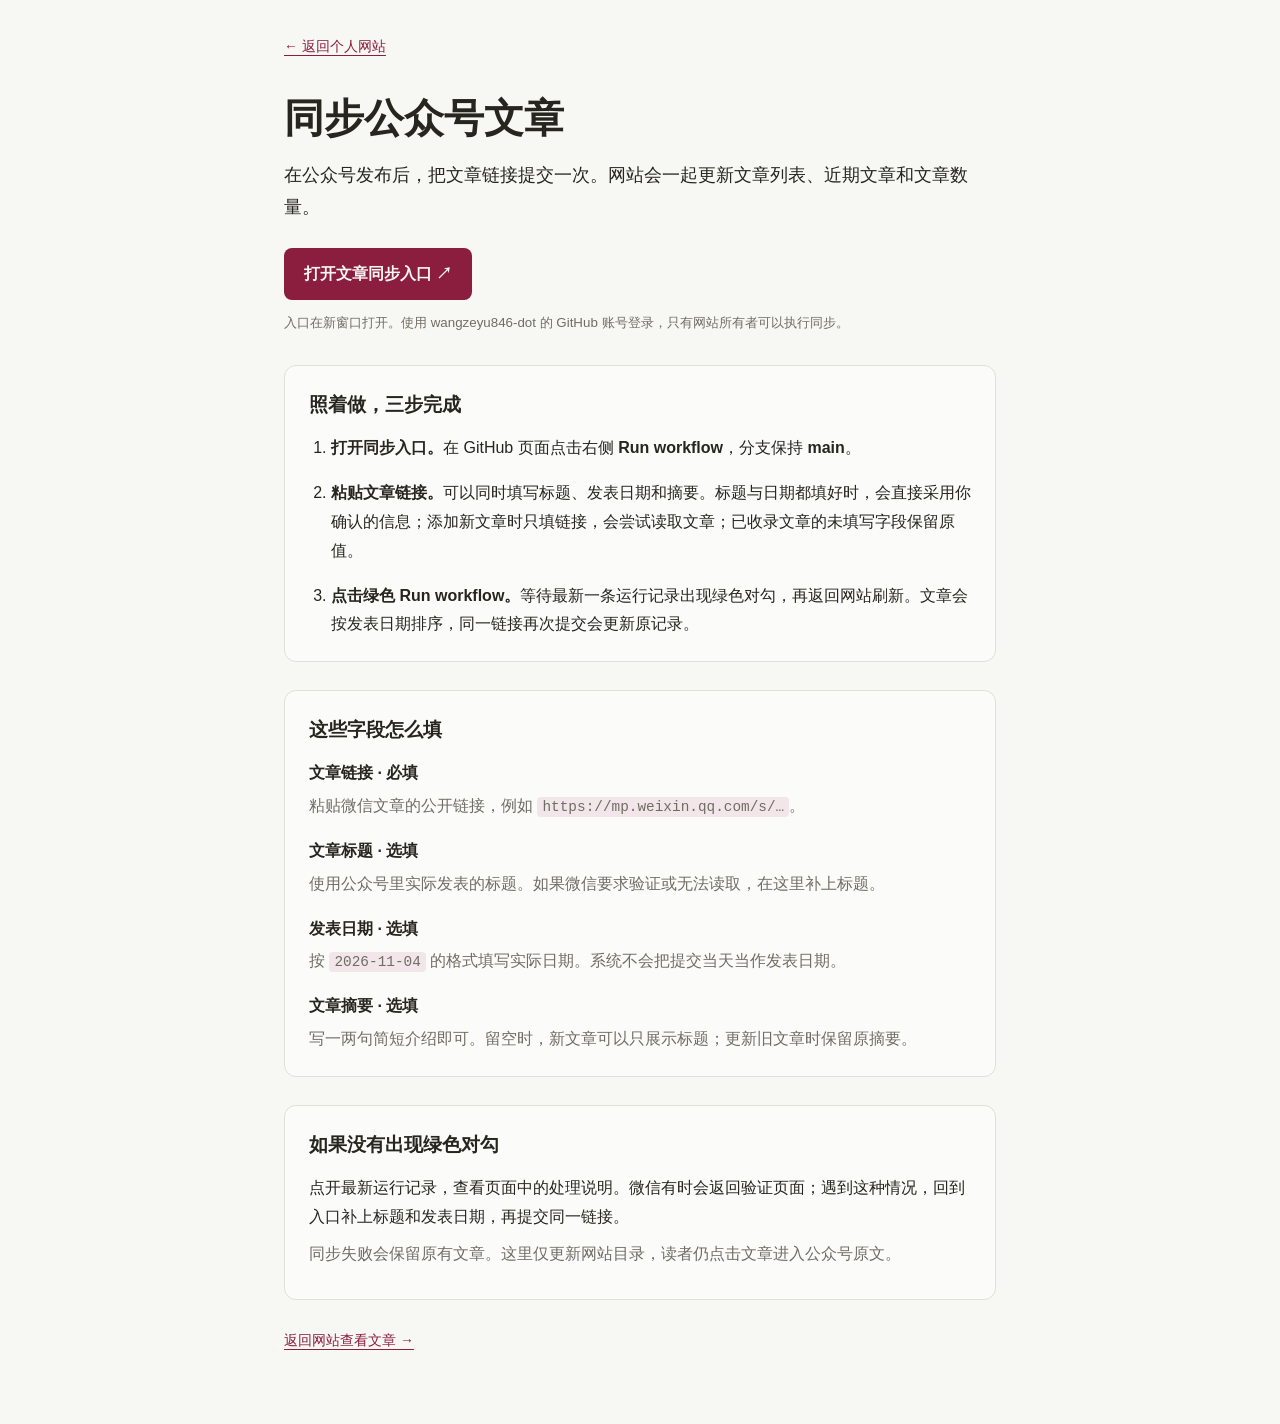
==== manage.html @ f4a9a7c8 "feat: 同步公众号文章并自动发布个人网站" ====
<!doctype html>
<html lang="zh-CN">
<head>
<meta charset="utf-8">
<meta name="viewport" content="width=device-width,initial-scale=1">
<meta name="robots" content="noindex,nofollow">
<title>同步公众号文章 · 汪泽雨</title>
<link rel="icon" href="assets/favicon.svg" type="image/svg+xml">
<style>
:root{color-scheme:light dark;--bg:#f7f7f4;--card:#fbfbf9;--ink:#26251e;--muted:#6f6d64;--line:#e1dfd7;--accent:#8b1e3f;--soft:#f3e6ea}
@media(prefers-color-scheme:dark){:root{--bg:#16150f;--card:#1b1a15;--ink:#edebe3;--muted:#a29f94;--line:#302e27;--accent:#e07a95;--soft:#3a2029}}
*{box-sizing:border-box}body{margin:0;background:var(--bg);color:var(--ink);font:16px/1.8 -apple-system,BlinkMacSystemFont,"PingFang SC","Microsoft YaHei",sans-serif}.wrap{max-width:760px;margin:auto;padding:32px 24px 64px}a{color:var(--accent);text-underline-offset:4px}a:focus-visible{outline:3px solid var(--accent);outline-offset:5px}.back{font-size:14px}h1{font:600 clamp(28px,6vw,40px)/1.3 Georgia,"Songti SC",serif;margin:32px 0 14px}.intro{font-size:18px;margin:0 0 24px}.muted,small{color:var(--muted)}.button{display:inline-block;padding:12px 20px;border-radius:8px;background:var(--accent);color:var(--bg);font-weight:600;text-decoration:none}.card{margin-top:28px;padding:22px 24px;border:1px solid var(--line);border-radius:12px;background:var(--card)}h2{font-size:19px;margin:0 0 12px}ol{padding-left:22px;margin:0}li+li{margin-top:16px}p{margin:8px 0}dl{margin:0}dt{font-weight:600;margin-top:16px}dt:first-child{margin-top:0}dd{margin:4px 0 0;color:var(--muted)}code{font-family:ui-monospace,SFMono-Regular,monospace;font-size:.9em;padding:2px 5px;background:var(--soft);border-radius:4px;overflow-wrap:anywhere}.foot{margin-top:28px;font-size:14px}@media(max-width:480px){.wrap{padding:24px 18px 48px}.card{padding:18px}.button{display:block;text-align:center}}
</style>
</head>
<body><main class="wrap">
<a class="back" href="./">← 返回个人网站</a>
<h1>同步公众号文章</h1>
<p class="intro">在公众号发布后，把文章链接提交一次。网站会一起更新文章列表、近期文章和文章数量。</p>
<p><a class="button" href="https://github.com/wangzeyu846-dot/wangzeyu846-dot.github.io/actions/workflows/sync-article.yml" target="_blank" rel="noopener noreferrer">打开文章同步入口 ↗</a></p>
<p class="muted"><small>入口在新窗口打开。使用 wangzeyu846-dot 的 GitHub 账号登录，只有网站所有者可以执行同步。</small></p>
<section class="card"><h2>照着做，三步完成</h2><ol>
<li><strong>打开同步入口。</strong>在 GitHub 页面点击右侧 <strong>Run workflow</strong>，分支保持 <strong>main</strong>。</li>
<li><strong>粘贴文章链接。</strong>可以同时填写标题、发表日期和摘要。标题与日期都填好时，会直接采用你确认的信息；添加新文章时只填链接，会尝试读取文章；已收录文章的未填写字段保留原值。</li>
<li><strong>点击绿色 Run workflow。</strong>等待最新一条运行记录出现绿色对勾，再返回网站刷新。文章会按发表日期排序，同一链接再次提交会更新原记录。</li>
</ol></section>
<section class="card"><h2>这些字段怎么填</h2><dl>
<dt>文章链接 · 必填</dt><dd>粘贴微信文章的公开链接，例如 <code>https://mp.weixin.qq.com/s/…</code>。</dd>
<dt>文章标题 · 选填</dt><dd>使用公众号里实际发表的标题。如果微信要求验证或无法读取，在这里补上标题。</dd>
<dt>发表日期 · 选填</dt><dd>按 <code>2026-11-04</code> 的格式填写实际日期。系统不会把提交当天当作发表日期。</dd>
<dt>文章摘要 · 选填</dt><dd>写一两句简短介绍即可。留空时，新文章可以只展示标题；更新旧文章时保留原摘要。</dd>
</dl></section>
<section class="card"><h2>如果没有出现绿色对勾</h2><p>点开最新运行记录，查看页面中的处理说明。微信有时会返回验证页面；遇到这种情况，回到入口补上标题和发表日期，再提交同一链接。</p><p class="muted">同步失败会保留原有文章。这里仅更新网站目录，读者仍点击文章进入公众号原文。</p></section>
<p class="foot"><a href="./#writing">返回网站查看文章 →</a></p>
</main></body></html>
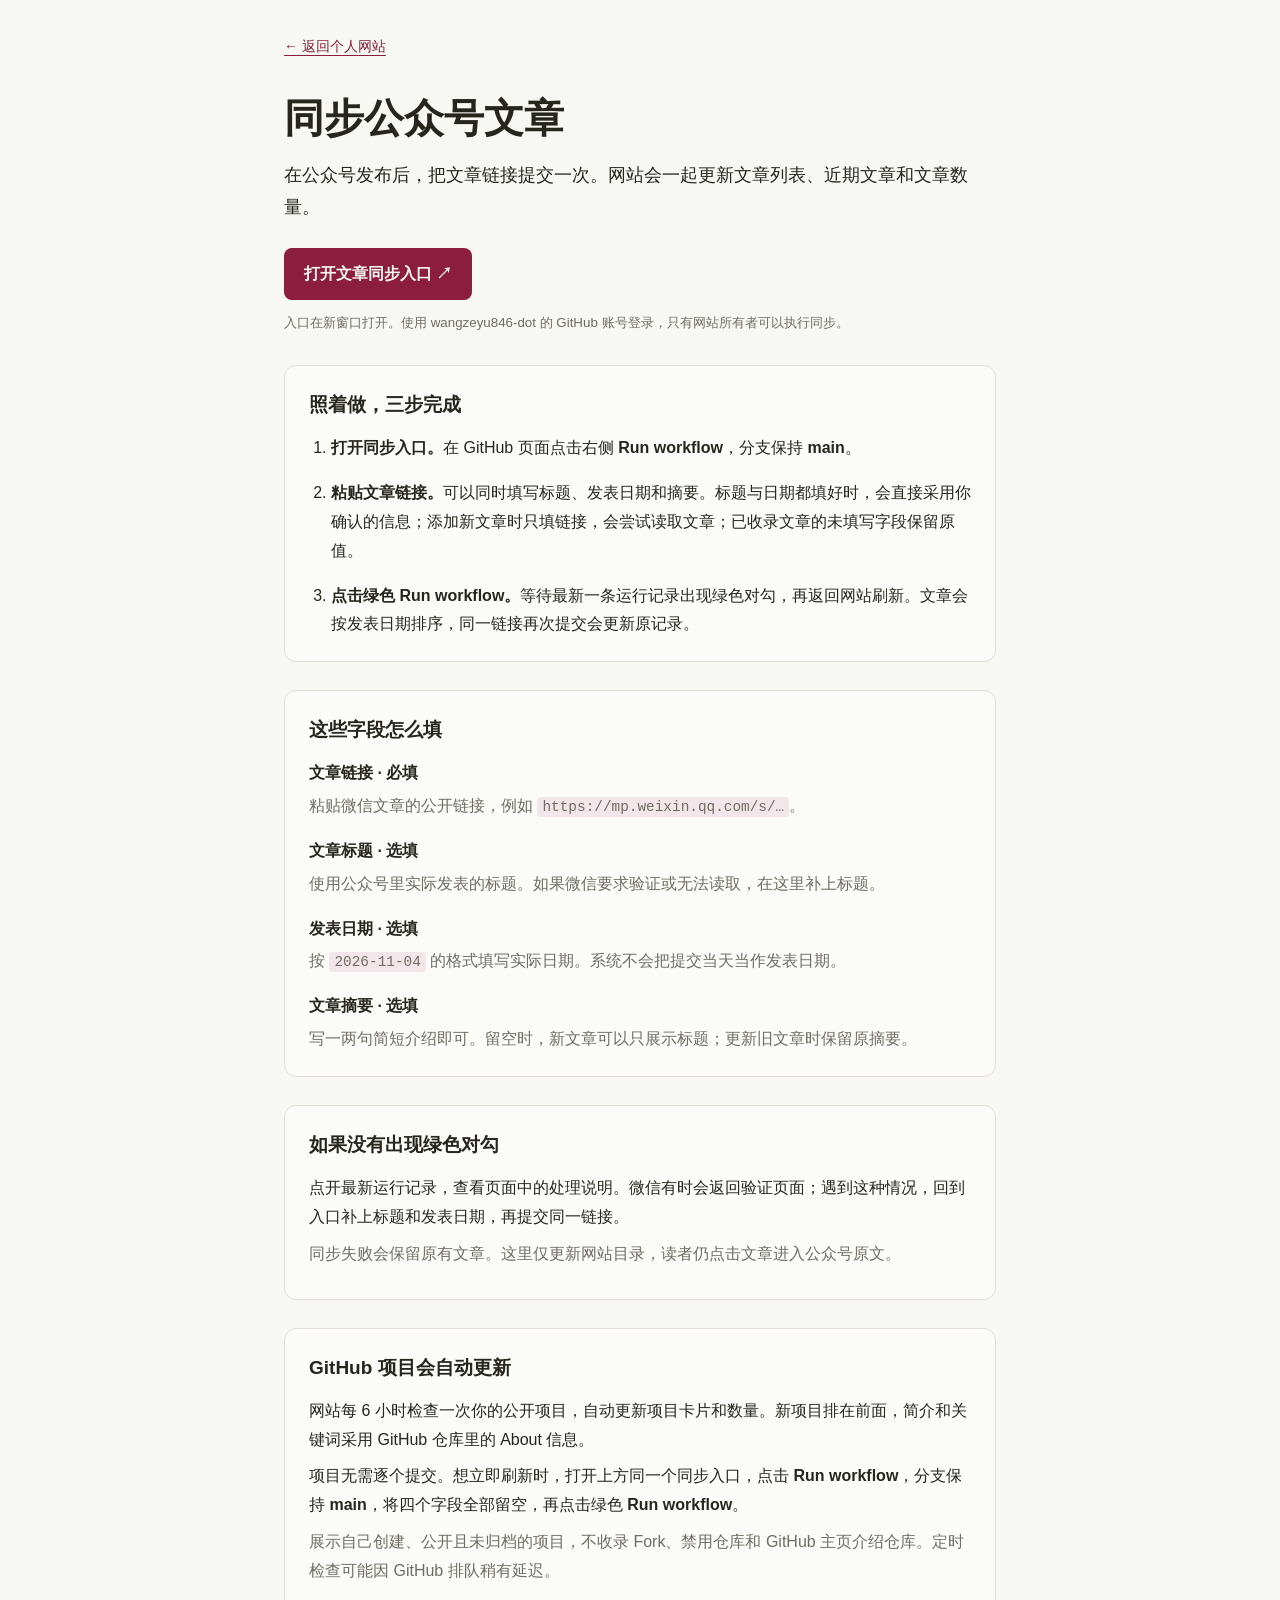
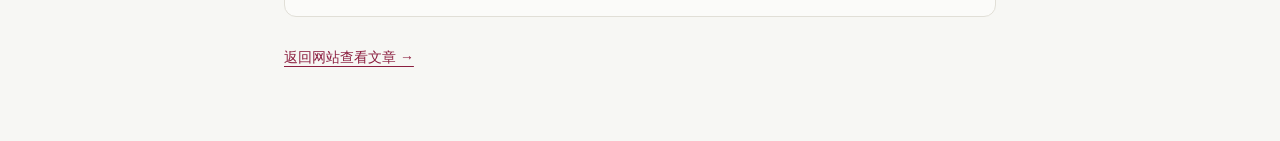
==== commit cad2ef6b: "feat: 自动同步 GitHub 项目到个人网站" ====
--- a/manage.html
+++ b/manage.html
@@ -30,5 +30,6 @@
 <dt>文章摘要 · 选填</dt><dd>写一两句简短介绍即可。留空时，新文章可以只展示标题；更新旧文章时保留原摘要。</dd>
 </dl></section>
 <section class="card"><h2>如果没有出现绿色对勾</h2><p>点开最新运行记录，查看页面中的处理说明。微信有时会返回验证页面；遇到这种情况，回到入口补上标题和发表日期，再提交同一链接。</p><p class="muted">同步失败会保留原有文章。这里仅更新网站目录，读者仍点击文章进入公众号原文。</p></section>
+<section class="card"><h2>GitHub 项目会自动更新</h2><p>网站每 6 小时检查一次你的公开项目，自动更新项目卡片和数量。新项目排在前面，简介和关键词采用 GitHub 仓库里的 About 信息。</p><p>项目无需逐个提交。想立即刷新时，打开上方同一个同步入口，点击 <strong>Run workflow</strong>，分支保持 <strong>main</strong>，将四个字段全部留空，再点击绿色 <strong>Run workflow</strong>。</p><p class="muted">展示自己创建、公开且未归档的项目，不收录 Fork、禁用仓库和 GitHub 主页介绍仓库。定时检查可能因 GitHub 排队稍有延迟。</p></section>
 <p class="foot"><a href="./#writing">返回网站查看文章 →</a></p>
 </main></body></html>
